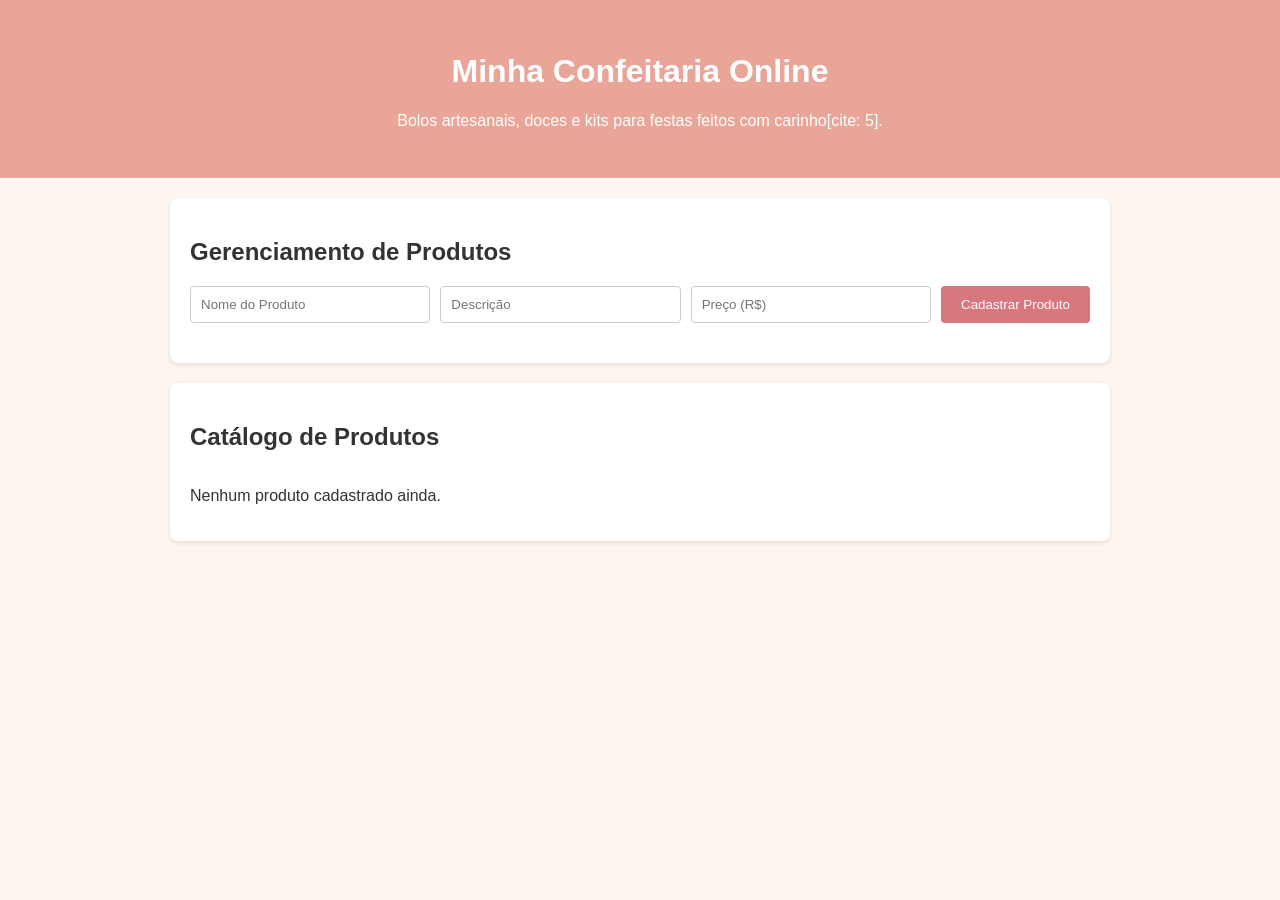
==== index.html @ 246ea048 "codigo da aplicacao web da confeitaria" ====
<!DOCTYPE html>
<html lang="pt-BR">
<head>
    <meta charset="UTF-8">
    <meta name="viewport" content="width=device-width, initial-scale=1.0">
    <title>Minha Confeitaria Online</title>
    <link rel="stylesheet" href="style.css">
</head>
<body>
    <header>
        <h1>Minha Confeitaria Online</h1>
        <p>Bolos artesanais, doces e kits para festas feitos com carinho[cite: 5].</p>
    </header>

    <!-- Formulário de Cadastro / Edição -->
    <section id="admin-section">
        <h2>Gerenciamento de Produtos</h2>
        <form id="produto-form">
            <input type="hidden" id="produto-id">
            <input type="text" id="nome" placeholder="Nome do Produto" required>
            <input type="text" id="descricao" placeholder="Descrição" required>
            <input type="number" id="preco" placeholder="Preço (R$)" step="0.01" required>
            <button type="submit" id="salvar-btn">Cadastrar Produto</button>
        </form>
    </section>

    <!-- Catálogo de Produtos -->
    <section id="catalogo-section">
        <h2>Catálogo de Produtos</h2>
        <div id="produtos-container" class="grid-produtos"></div>
    </section>

    <script src="script.js"></script>
</body>
</html>
---- style.css ----
body {
    font-family: Arial, sans-serif;
    margin: 0;
    padding: 0;
    background-color: #fdf6f0;
    color: #333;
}

header {
    background-color: #e8a598;
    color: white;
    text-align: center;
    padding: 2rem;
}

section {
    max-width: 900px;
    margin: 20px auto;
    padding: 20px;
    background: white;
    border-radius: 8px;
    box-shadow: 0 2px 4px rgba(0,0,0,0.1);
}

form {
    display: flex;
    gap: 10px;
    flex-wrap: wrap;
    margin-bottom: 20px;
}

form input {
    flex: 1;
    min-width: 200px;
    padding: 10px;
    border: 1px solid #ccc;
    border-radius: 4px;
}

form button {
    padding: 10px 20px;
    background-color: #d9777f;
    color: white;
    border: none;
    border-radius: 4px;
    cursor: pointer;
}

form button:hover {
    background-color: #c0636b;
}

.grid-produtos {
    display: grid;
    grid-template-columns: repeat(auto-fit, minmax(250px, 1fr));
    gap: 15px;
}

.card {
    background: #fff8f6;
    border: 1px solid #f2d6d0;
    padding: 15px;
    border-radius: 6px;
    display: flex;
    flex-direction: column;
    justify-content: space-between;
}

.card h3 {
    margin: 0 0 10px 0;
    color: #8c4a50;
}

.card p {
    margin: 5px 0;
}

.acoes {
    margin-top: 15px;
    display: flex;
    gap: 10px;
}

.acoes button {
    flex: 1;
    padding: 8px;
    font-size: 0.9rem;
    cursor: pointer;
    border: none;
    border-radius: 3px;
}

.btn-editar { background-color: #f0ad4e; color: white; }
.btn-excluir { background-color: #d9534f; color: white; }
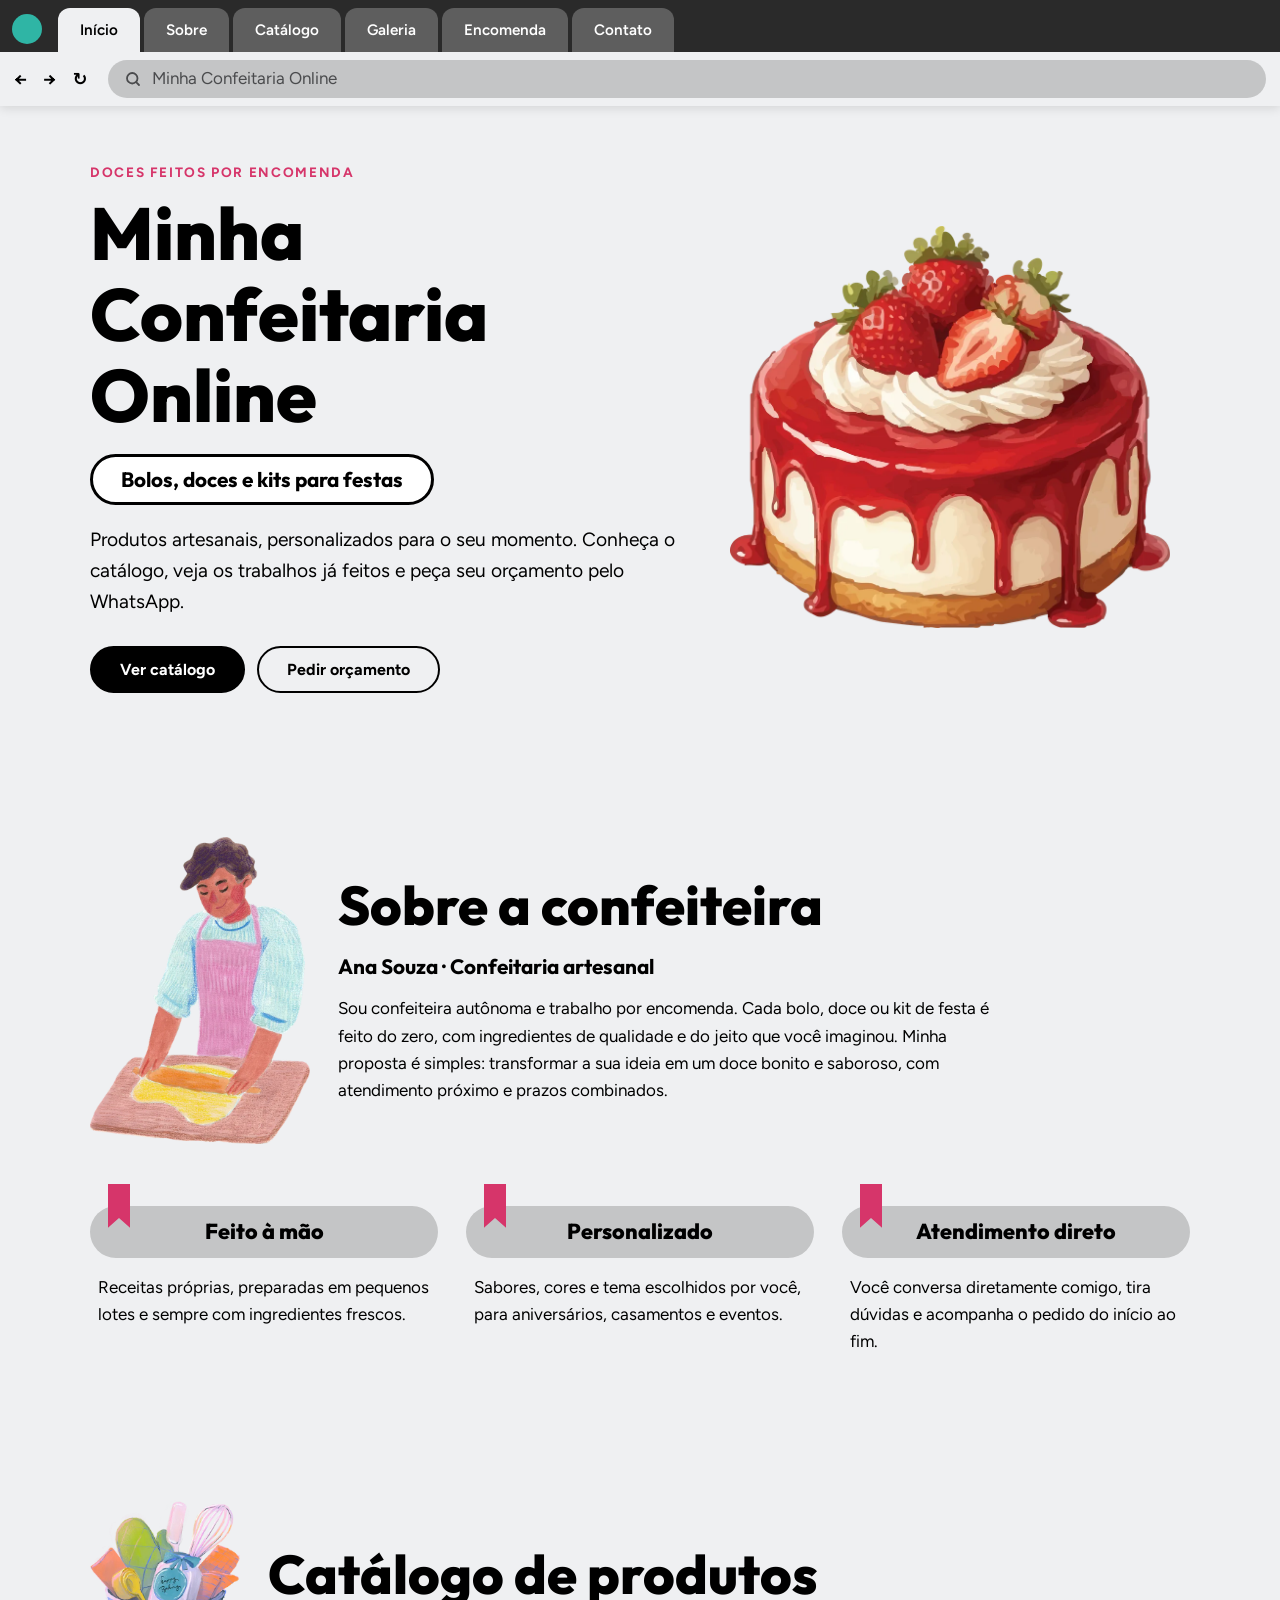
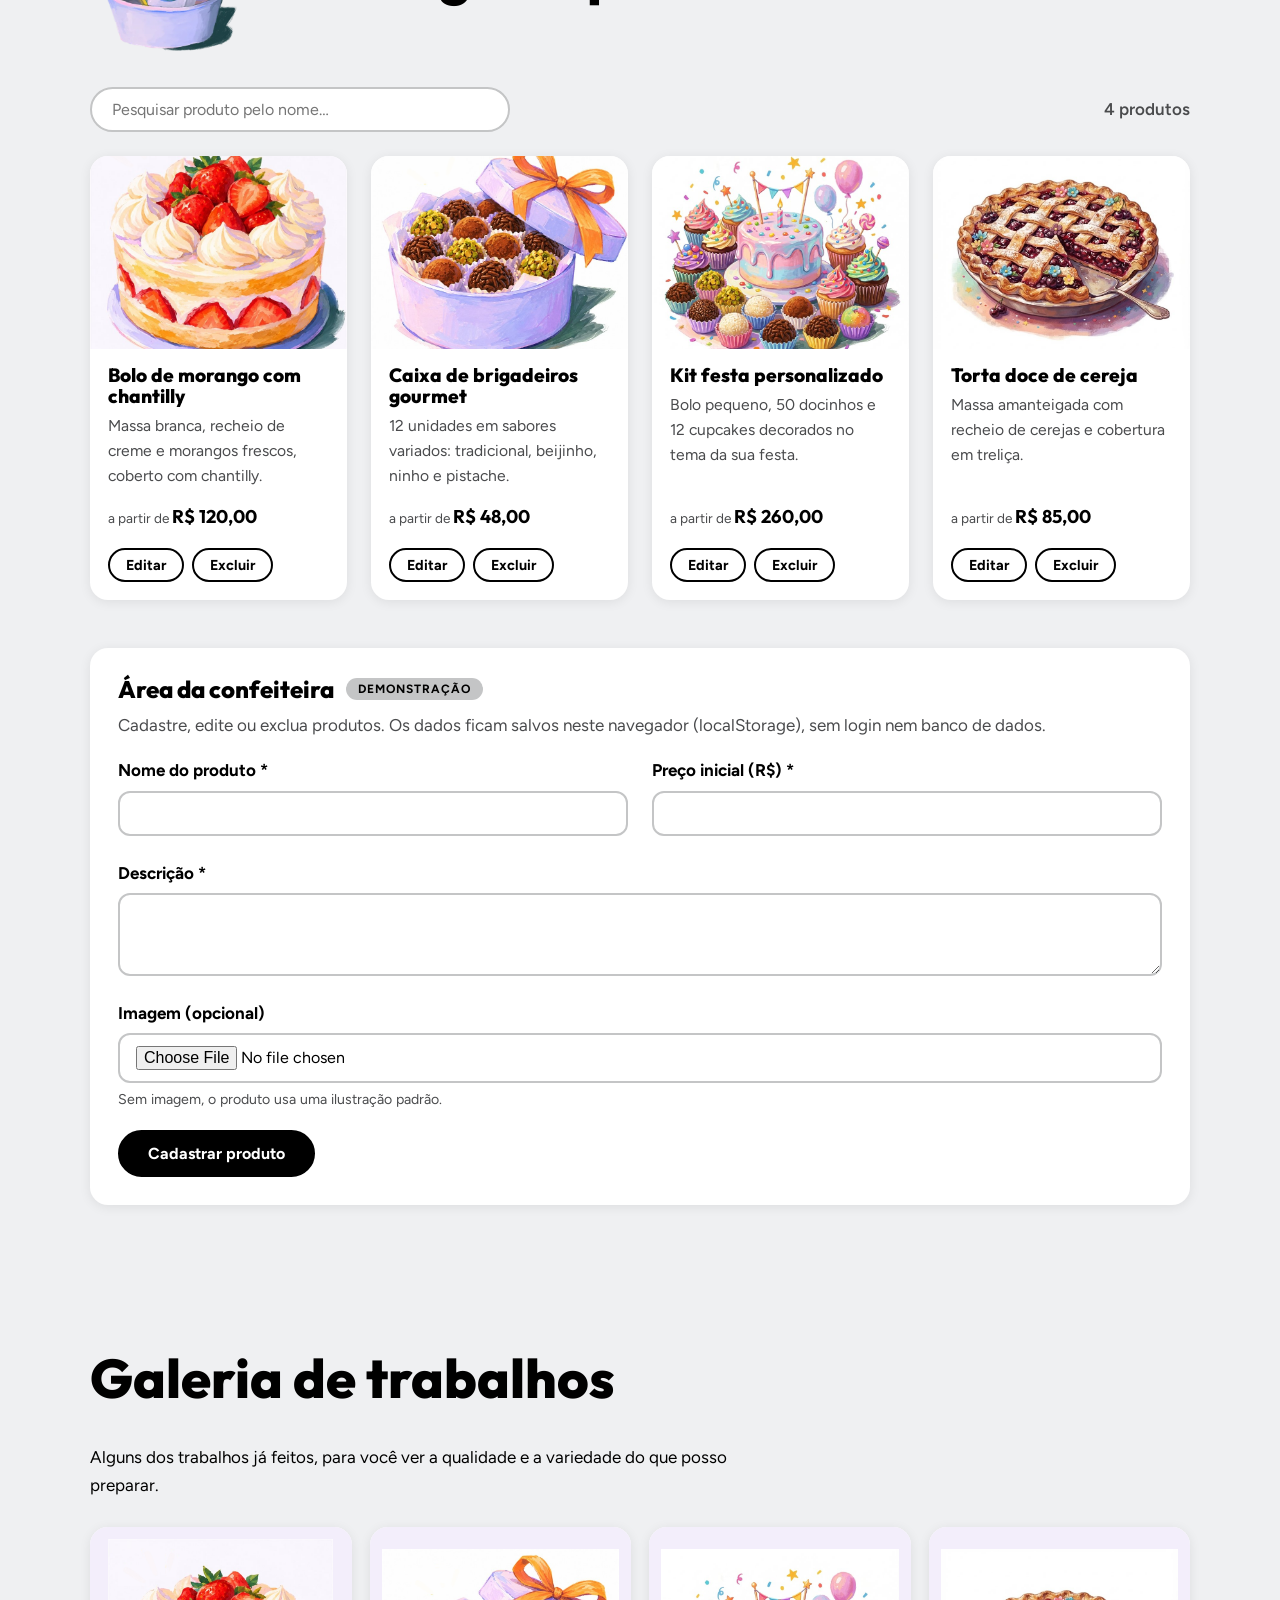
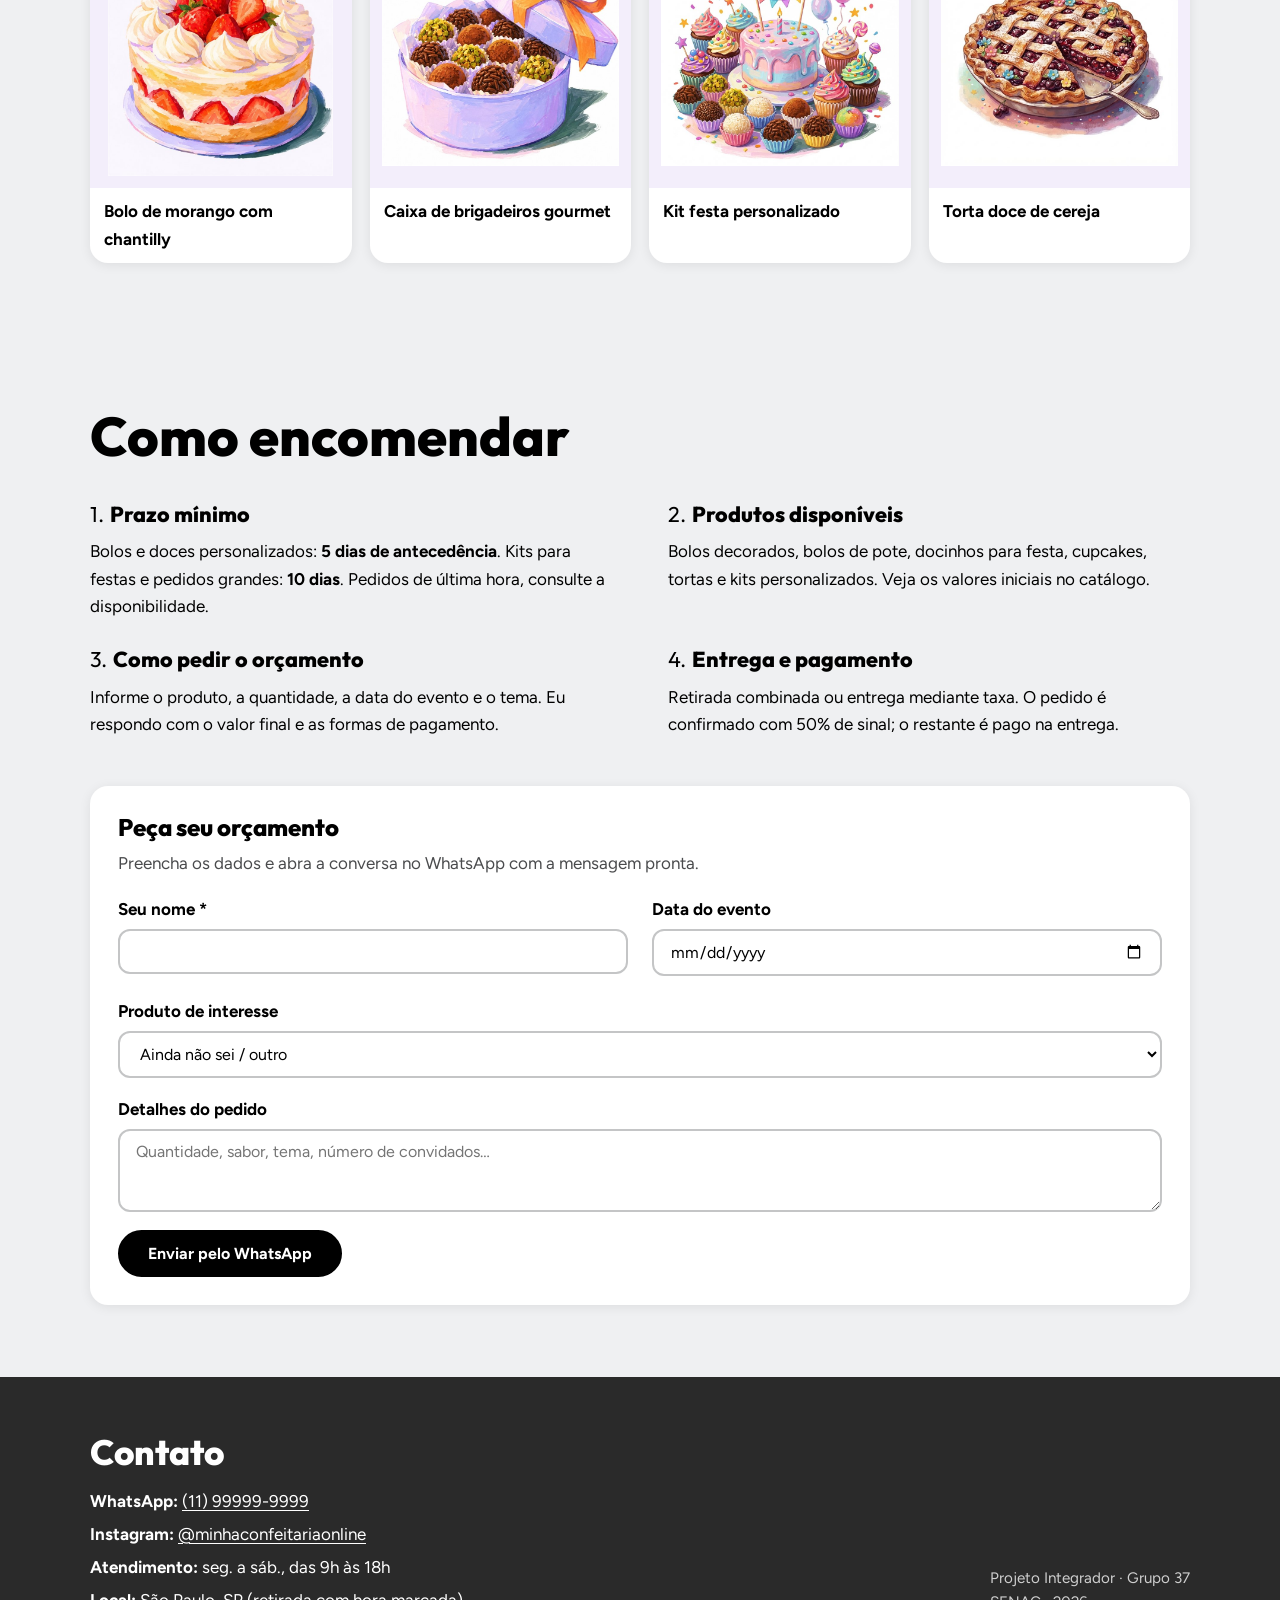
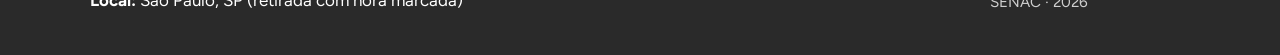
==== commit 70eeb61a: "feat: versão final do site Minha Confeitaria Online - Site movido para a raiz do repositório (index." ====
--- a/index.html
+++ b/index.html
@@ -1,35 +1,243 @@
 <!DOCTYPE html>
 <html lang="pt-BR">
 <head>
-    <meta charset="UTF-8">
-    <meta name="viewport" content="width=device-width, initial-scale=1.0">
-    <title>Minha Confeitaria Online</title>
-    <link rel="stylesheet" href="style.css">
+  <meta charset="UTF-8">
+  <meta name="viewport" content="width=device-width, initial-scale=1">
+  <title>Minha Confeitaria Online</title>
+  <meta name="description" content="Bolos, doces e kits para festas feitos por encomenda. Veja o catálogo, a galeria de trabalhos e peça seu orçamento.">
+
+  <link rel="preconnect" href="https://fonts.googleapis.com">
+  <link rel="preconnect" href="https://fonts.gstatic.com" crossorigin>
+  <link href="https://fonts.googleapis.com/css2?family=Figtree:wght@400;600;700&family=Outfit:wght@700;800&display=swap" rel="stylesheet">
+  <link rel="stylesheet" href="style.css">
 </head>
 <body>
-    <header>
-        <h1>Minha Confeitaria Online</h1>
-        <p>Bolos artesanais, doces e kits para festas feitos com carinho[cite: 5].</p>
-    </header>
-
-    <!-- Formulário de Cadastro / Edição -->
-    <section id="admin-section">
-        <h2>Gerenciamento de Produtos</h2>
-        <form id="produto-form">
+
+  <!-- ===== Moldura de navegador (igual à apresentação): abas = menu ===== -->
+  <header class="browser" id="topo">
+    <div class="tabs" role="presentation">
+      <span class="tabs__dot" id="tabDot" aria-hidden="true"></span>
+      <nav class="tabs__list" aria-label="Seções da página">
+        <a class="tab" href="#inicio">Início</a>
+        <a class="tab" href="#sobre">Sobre</a>
+        <a class="tab" href="#catalogo">Catálogo</a>
+        <a class="tab" href="#galeria">Galeria</a>
+        <a class="tab" href="#encomenda">Encomenda</a>
+        <a class="tab" href="#contato">Contato</a>
+      </nav>
+    </div>
+    <div class="urlbar" aria-hidden="true">
+      <span class="urlbar__btns">&larr; &rarr; &#x21bb;</span>
+      <span class="urlbar__field">
+        <svg width="18" height="18" viewBox="0 0 24 24" fill="none" stroke="currentColor" stroke-width="2.4" stroke-linecap="round"><circle cx="11" cy="11" r="7"/><path d="M20 20l-3.5-3.5"/></svg>
+        Minha Confeitaria Online
+      </span>
+    </div>
+  </header>
+
+  <main>
+
+    <!-- ===== 1. INÍCIO ===== -->
+    <section id="inicio" class="section hero">
+      <div class="container hero__grid">
+        <div>
+          <p class="eyebrow">Doces feitos por encomenda</p>
+          <h1>Minha Confeitaria Online</h1>
+          <p class="pill-outline">Bolos, doces e kits para festas</p>
+          <p class="lead">Produtos artesanais, personalizados para o seu momento. Conheça o catálogo, veja os trabalhos já feitos e peça seu orçamento pelo WhatsApp.</p>
+          <div class="actions">
+            <a class="btn btn--dark" href="#catalogo">Ver catálogo</a>
+            <a class="btn btn--ghost" href="#encomenda">Pedir orçamento</a>
+          </div>
+        </div>
+        <img class="hero__img" src="img/bolo.webp" alt="Ilustração de um bolo com cobertura de chantilly e calda de morango" width="900" height="821">
+      </div>
+    </section>
+
+    <!-- ===== 2. SOBRE (Requisito 1 - Apresentação da confeiteira) ===== -->
+    <section id="sobre" class="section">
+      <div class="container">
+        <div class="title-row">
+          <img class="title-row__img title-row__img--tall" src="img/baker.webp" alt="Ilustração de uma confeiteira abrindo massa com um rolo" width="600" height="838">
+          <div>
+            <h2>Sobre a confeiteira</h2>
+            <p class="subtitle">Ana Souza &middot; Confeitaria artesanal</p>
+            <p class="text">Sou confeiteira autônoma e trabalho por encomenda. Cada bolo, doce ou kit de festa é feito do zero, com ingredientes de qualidade e do jeito que você imaginou. Minha proposta é simples: transformar a sua ideia em um doce bonito e saboroso, com atendimento próximo e prazos combinados.</p>
+          </div>
+        </div>
+
+        <div class="trio">
+          <article class="card-pill">
+            <span class="bookmark" aria-hidden="true"></span>
+            <h3 class="pill">Feito à mão</h3>
+            <p>Receitas próprias, preparadas em pequenos lotes e sempre com ingredientes frescos.</p>
+          </article>
+          <article class="card-pill">
+            <span class="bookmark" aria-hidden="true"></span>
+            <h3 class="pill">Personalizado</h3>
+            <p>Sabores, cores e tema escolhidos por você, para aniversários, casamentos e eventos.</p>
+          </article>
+          <article class="card-pill">
+            <span class="bookmark" aria-hidden="true"></span>
+            <h3 class="pill">Atendimento direto</h3>
+            <p>Você conversa diretamente comigo, tira dúvidas e acompanha o pedido do início ao fim.</p>
+          </article>
+        </div>
+      </div>
+    </section>
+
+    <!-- ===== 3. CATÁLOGO (Requisito 2) + cadastro/listagem/edição/exclusão/pesquisa ===== -->
+    <section id="catalogo" class="section">
+      <div class="container">
+        <div class="title-row">
+          <img class="title-row__img" src="img/utensilios.webp" alt="Ilustração de uma tigela com utensílios de confeitaria" width="444" height="450">
+          <h2>Catálogo de produtos</h2>
+        </div>
+
+        <div class="toolbar">
+          <label class="visually-hidden" for="busca">Pesquisar produto pelo nome</label>
+          <input id="busca" class="input input--search" type="search" placeholder="Pesquisar produto pelo nome…" autocomplete="off">
+          <p class="count" id="contador" aria-live="polite"></p>
+        </div>
+
+        <div id="catalogo-lista" class="grid"></div>
+        <p id="estado-vazio" class="empty" hidden></p>
+
+        <!-- Formulário de cadastro/edição -->
+        <div class="manage" id="cadastro">
+          <h3 class="manage__title">Área da confeiteira <span class="tag">demonstração</span></h3>
+          <p class="manage__hint">Cadastre, edite ou exclua produtos. Os dados ficam salvos neste navegador (localStorage), sem login nem banco de dados.</p>
+
+          <form id="form-produto" novalidate>
             <input type="hidden" id="produto-id">
-            <input type="text" id="nome" placeholder="Nome do Produto" required>
-            <input type="text" id="descricao" placeholder="Descrição" required>
-            <input type="number" id="preco" placeholder="Preço (R$)" step="0.01" required>
-            <button type="submit" id="salvar-btn">Cadastrar Produto</button>
+
+            <div class="field">
+              <label for="nome">Nome do produto *</label>
+              <input id="nome" class="input" type="text" maxlength="60" autocomplete="off">
+              <small class="error" id="erro-nome" role="alert"></small>
+            </div>
+
+            <div class="field">
+              <label for="preco">Preço inicial (R$) *</label>
+              <input id="preco" class="input" type="number" min="0.01" step="0.01" inputmode="decimal">
+              <small class="error" id="erro-preco" role="alert"></small>
+            </div>
+
+            <div class="field field--full">
+              <label for="descricao">Descrição *</label>
+              <textarea id="descricao" class="input" rows="3" maxlength="200"></textarea>
+              <small class="error" id="erro-descricao" role="alert"></small>
+            </div>
+
+            <div class="field field--full">
+              <label for="imagem">Imagem (opcional)</label>
+              <input id="imagem" class="input" type="file" accept="image/*">
+              <small class="hint" id="dica-imagem">Sem imagem, o produto usa uma ilustração padrão.</small>
+            </div>
+
+            <div class="actions field--full">
+              <button class="btn btn--dark" type="submit" id="btn-salvar">Cadastrar produto</button>
+              <button class="btn btn--ghost" type="button" id="btn-cancelar" hidden>Cancelar edição</button>
+            </div>
+          </form>
+        </div>
+      </div>
+    </section>
+
+    <!-- ===== 4. GALERIA (Requisito 3) ===== -->
+    <section id="galeria" class="section">
+      <div class="container">
+        <div class="title-row">
+          <h2>Galeria de trabalhos</h2>
+        </div>
+        <p class="text text--narrow">Alguns dos trabalhos já feitos, para você ver a qualidade e a variedade do que posso preparar.</p>
+
+        <!-- Troque as imagens abaixo pelas fotos reais (mantenha o atributo alt descritivo) -->
+        <div class="gallery">
+          <figure><img src="img/bolo-morango.jpg" alt="Bolo recheado com morangos e chantilly sobre um prato lilás" loading="lazy"><figcaption>Bolo de morango com chantilly</figcaption></figure>
+          <figure><img src="img/brigadeiros.jpg" alt="Caixa lilás com laço laranja cheia de brigadeiros variados" loading="lazy"><figcaption>Caixa de brigadeiros gourmet</figcaption></figure>
+          <figure><img src="img/kit-festa.jpg" alt="Mesa de festa com bolo colorido, cupcakes e docinhos" loading="lazy"><figcaption>Kit festa personalizado</figcaption></figure>
+          <figure><img src="img/torta-doce.jpg" alt="Torta de cereja com massa em treliça e flores de açúcar" loading="lazy"><figcaption>Torta doce de cereja</figcaption></figure>
+        </div>
+      </div>
+    </section>
+
+    <!-- ===== 5. ENCOMENDA (Requisito 4) ===== -->
+    <section id="encomenda" class="section">
+      <div class="container">
+        <div class="title-row">
+          <h2>Como encomendar</h2>
+        </div>
+
+        <div class="duo">
+          <article>
+            <h3 class="num"><span>1.</span>Prazo mínimo</h3>
+            <p class="text">Bolos e doces personalizados: <strong>5 dias de antecedência</strong>. Kits para festas e pedidos grandes: <strong>10 dias</strong>. Pedidos de última hora, consulte a disponibilidade.</p>
+          </article>
+          <article>
+            <h3 class="num"><span>2.</span>Produtos disponíveis</h3>
+            <p class="text">Bolos decorados, bolos de pote, docinhos para festa, cupcakes, tortas e kits personalizados. Veja os valores iniciais no catálogo.</p>
+          </article>
+          <article>
+            <h3 class="num"><span>3.</span>Como pedir o orçamento</h3>
+            <p class="text">Informe o produto, a quantidade, a data do evento e o tema. Eu respondo com o valor final e as formas de pagamento.</p>
+          </article>
+          <article>
+            <h3 class="num"><span>4.</span>Entrega e pagamento</h3>
+            <p class="text">Retirada combinada ou entrega mediante taxa. O pedido é confirmado com 50% de sinal; o restante é pago na entrega.</p>
+          </article>
+        </div>
+
+        <!-- Formulário que abre o WhatsApp com a mensagem pronta -->
+        <form id="form-orcamento" class="manage" novalidate>
+          <h3 class="manage__title">Peça seu orçamento</h3>
+          <p class="manage__hint">Preencha os dados e abra a conversa no WhatsApp com a mensagem pronta.</p>
+
+          <div class="field">
+            <label for="o-nome">Seu nome *</label>
+            <input id="o-nome" class="input" type="text" maxlength="60" autocomplete="name">
+            <small class="error" id="erro-o-nome" role="alert"></small>
+          </div>
+          <div class="field">
+            <label for="o-data">Data do evento</label>
+            <input id="o-data" class="input" type="date">
+          </div>
+          <div class="field field--full">
+            <label for="o-produto">Produto de interesse</label>
+            <select id="o-produto" class="input"></select>
+          </div>
+          <div class="field field--full">
+            <label for="o-msg">Detalhes do pedido</label>
+            <textarea id="o-msg" class="input" rows="3" maxlength="300" placeholder="Quantidade, sabor, tema, número de convidados…"></textarea>
+          </div>
+          <div class="actions field--full">
+            <button class="btn btn--dark" type="submit">Enviar pelo WhatsApp</button>
+          </div>
         </form>
-    </section>
-
-    <!-- Catálogo de Produtos -->
-    <section id="catalogo-section">
-        <h2>Catálogo de Produtos</h2>
-        <div id="produtos-container" class="grid-produtos"></div>
-    </section>
-
-    <script src="script.js"></script>
+      </div>
+    </section>
+
+  </main>
+
+  <!-- ===== 6. CONTATO ===== -->
+  <footer id="contato" class="footer">
+    <div class="container footer__grid">
+      <div>
+        <h2 class="footer__title">Contato</h2>
+        <ul class="contact">
+          <li><strong>WhatsApp:</strong> <a href="https://wa.me/5511999999999" target="_blank" rel="noopener">(11) 99999-9999</a></li>
+          <li><strong>Instagram:</strong> <a href="https://www.instagram.com/" target="_blank" rel="noopener">@minhaconfeitariaonline</a></li>
+          <li><strong>Atendimento:</strong> seg. a sáb., das 9h às 18h</li>
+          <li><strong>Local:</strong> São Paulo, SP (retirada com hora marcada)</li>
+        </ul>
+      </div>
+      <p class="footer__note">Projeto Integrador &middot; Grupo 37<br>SENAC &middot; 2026</p>
+    </div>
+  </footer>
+
+  <!-- Aviso de sucesso/erro -->
+  <div id="toast" class="toast" role="status" aria-live="polite" hidden></div>
+
+  <script src="script.js"></script>
 </body>
-</html>+</html>
--- a/style.css
+++ b/style.css
@@ -1,94 +1,271 @@
+/* ==========================================================
+   Minha Confeitaria Online — estilos
+   Layout inspirado na apresentação do Projeto Integrador
+   ========================================================== */
+
+:root {
+  --bg: #eff0f2;        /* fundo claro dos slides */
+  --dark: #2a2a2a;      /* barra de abas */
+  --grey: #c4c5c6;      /* barra de endereço e "pílulas" */
+  --grey-text: #4a4b4d;
+  --pink: #d6356a;      /* marcador rosa */
+  --ink: #000;
+  --card: #fff;
+  --radius: 18px;
+
+  --font-title: "Outfit", "Segoe UI", system-ui, sans-serif;
+  --font-body: "Figtree", "Segoe UI", system-ui, sans-serif;
+}
+
+*, *::before, *::after { box-sizing: border-box; }
+
+html { scroll-behavior: smooth; }
+
 body {
-    font-family: Arial, sans-serif;
-    margin: 0;
-    padding: 0;
-    background-color: #fdf6f0;
-    color: #333;
-}
-
-header {
-    background-color: #e8a598;
-    color: white;
-    text-align: center;
-    padding: 2rem;
-}
-
-section {
-    max-width: 900px;
-    margin: 20px auto;
-    padding: 20px;
-    background: white;
-    border-radius: 8px;
-    box-shadow: 0 2px 4px rgba(0,0,0,0.1);
-}
-
-form {
-    display: flex;
-    gap: 10px;
-    flex-wrap: wrap;
-    margin-bottom: 20px;
-}
-
-form input {
-    flex: 1;
-    min-width: 200px;
-    padding: 10px;
-    border: 1px solid #ccc;
-    border-radius: 4px;
-}
-
-form button {
-    padding: 10px 20px;
-    background-color: #d9777f;
-    color: white;
-    border: none;
-    border-radius: 4px;
-    cursor: pointer;
-}
-
-form button:hover {
-    background-color: #c0636b;
-}
-
-.grid-produtos {
-    display: grid;
-    grid-template-columns: repeat(auto-fit, minmax(250px, 1fr));
-    gap: 15px;
-}
-
-.card {
-    background: #fff8f6;
-    border: 1px solid #f2d6d0;
-    padding: 15px;
-    border-radius: 6px;
-    display: flex;
-    flex-direction: column;
-    justify-content: space-between;
-}
-
-.card h3 {
-    margin: 0 0 10px 0;
-    color: #8c4a50;
-}
-
-.card p {
-    margin: 5px 0;
-}
-
-.acoes {
-    margin-top: 15px;
-    display: flex;
-    gap: 10px;
-}
-
-.acoes button {
-    flex: 1;
-    padding: 8px;
-    font-size: 0.9rem;
-    cursor: pointer;
-    border: none;
-    border-radius: 3px;
-}
-
-.btn-editar { background-color: #f0ad4e; color: white; }
-.btn-excluir { background-color: #d9534f; color: white; }+  margin: 0;
+  font-family: var(--font-body);
+  font-size: 1.0625rem;
+  line-height: 1.6;
+  color: var(--ink);
+  background: var(--bg);
+}
+
+[hidden] { display: none !important; }
+
+img { max-width: 100%; height: auto; display: block; }
+a { color: inherit; }
+
+:focus-visible { outline: 3px solid var(--pink); outline-offset: 2px; }
+
+.container { width: min(1100px, 92%); margin-inline: auto; }
+
+.visually-hidden {
+  position: absolute; width: 1px; height: 1px; margin: -1px; padding: 0;
+  overflow: hidden; clip: rect(0 0 0 0); white-space: nowrap; border: 0;
+}
+
+/* ---------- Títulos ---------- */
+h1, h2, h3 { font-family: var(--font-title); font-weight: 800; line-height: 1.1; margin: 0; }
+h1 { font-size: clamp(2.4rem, 7vw, 4.6rem); }
+h2 { font-size: clamp(2rem, 5vw, 3.4rem); }
+h3 { font-size: 1.25rem; }
+
+/* ---------- Moldura de navegador (abas + barra de endereço) ---------- */
+.browser {
+  position: sticky; top: 0; z-index: 50;
+  background: var(--bg);
+  box-shadow: 0 2px 10px rgba(0, 0, 0, .12);
+}
+
+.tabs {
+  display: flex; align-items: flex-end; gap: 10px;
+  background: var(--dark);
+  padding: 8px 12px 0;
+}
+
+.tabs__dot {
+  flex: none; width: 30px; height: 30px; margin: 0 6px 8px 0;
+  border-radius: 50%; background: var(--pink);
+  transition: background .4s;
+}
+
+.tabs__list {
+  display: flex; gap: 4px; align-items: flex-end;
+  overflow-x: auto; scrollbar-width: none;
+}
+.tabs__list::-webkit-scrollbar { display: none; }
+
+.tab {
+  flex: none;
+  padding: 10px 22px;
+  border-radius: 12px 12px 0 0;
+  background: #5e5e5e; color: #fff;
+  text-decoration: none; font-weight: 600; font-size: .95rem;
+  transition: background .2s;
+}
+.tab:hover { background: #7a7a7a; }
+.tab.is-active { background: var(--bg); color: var(--ink); }
+
+.urlbar {
+  display: flex; align-items: center; gap: 14px;
+  padding: 8px 14px;
+  color: var(--ink); font-weight: 700;
+}
+.urlbar__btns { letter-spacing: .35em; font-size: 1.1rem; white-space: nowrap; }
+.urlbar__field {
+  flex: 1; display: flex; align-items: center; gap: 10px;
+  background: var(--grey); color: var(--grey-text);
+  border-radius: 999px; padding: 5px 16px; font-weight: 400;
+  min-width: 0; overflow: hidden; white-space: nowrap;
+}
+
+/* ---------- Seções ---------- */
+.section { padding: 72px 0; scroll-margin-top: 96px; }
+
+.eyebrow {
+  margin: 0 0 10px; font-weight: 700; text-transform: uppercase;
+  letter-spacing: .12em; font-size: .85rem; color: var(--pink);
+}
+
+.lead { font-size: 1.2rem; max-width: 52ch; margin: 20px 0 28px; }
+.text { max-width: 60ch; margin: 12px 0 0; }
+.text--narrow { margin-bottom: 28px; }
+.subtitle { font-family: var(--font-title); font-weight: 700; font-size: 1.3rem; margin: 14px 0 0; }
+
+/* Pílula com contorno (como o "Grupo 37") */
+.pill-outline {
+  display: inline-block; margin: 18px 0 0;
+  padding: 6px 28px; border: 3px solid var(--ink); border-radius: 999px;
+  font-family: var(--font-title); font-weight: 700; font-size: 1.3rem;
+  background: #fff;
+}
+
+/* ---------- Botões ---------- */
+.actions { display: flex; flex-wrap: wrap; gap: 12px; }
+
+.btn {
+  display: inline-block; cursor: pointer;
+  padding: 12px 28px; border-radius: 999px;
+  font: 700 1rem var(--font-body); text-decoration: none;
+  border: 2px solid var(--ink);
+  transition: transform .15s, background .2s, color .2s;
+}
+.btn:hover { transform: translateY(-2px); }
+.btn--dark { background: var(--ink); color: #fff; }
+.btn--dark:hover { background: var(--pink); border-color: var(--pink); }
+.btn--ghost { background: transparent; color: var(--ink); }
+.btn--ghost:hover { background: var(--grey); }
+.btn--small { padding: 6px 16px; font-size: .9rem; }
+.btn--danger:hover { background: var(--pink); color: #fff; border-color: var(--pink); }
+
+/* ---------- Hero ---------- */
+.hero { padding-top: 56px; }
+.hero__grid { display: grid; grid-template-columns: 1.1fr .9fr; gap: 32px; align-items: center; }
+.hero__img { width: 100%; max-width: 440px; margin-inline: auto; }
+
+/* ---------- Título com ilustração ao lado (estilo "Requisitos") ---------- */
+.title-row { display: flex; align-items: center; gap: 28px; margin-bottom: 36px; }
+.title-row__img { width: 150px; flex: none; }
+.title-row__img--tall { width: 220px; }
+
+/* ---------- Três cartões com marcador rosa (estilo "Descrição da Proposta") ---------- */
+.trio { display: grid; grid-template-columns: repeat(3, 1fr); gap: 28px; margin-top: 40px; }
+.card-pill { position: relative; padding-top: 22px; }
+.bookmark {
+  position: absolute; top: 0; left: 18px; width: 22px; height: 44px;
+  background: var(--pink); clip-path: polygon(0 0, 100% 0, 100% 100%, 50% 78%, 0 100%);
+}
+.pill {
+  background: var(--grey); border-radius: 999px;
+  text-align: center; padding: 14px 20px; margin-bottom: 16px;
+  font-size: 1.35rem;
+}
+.card-pill p { margin: 0; padding: 0 8px; }
+
+/* ---------- Catálogo ---------- */
+.toolbar { display: flex; flex-wrap: wrap; gap: 14px; align-items: center; justify-content: space-between; margin-bottom: 24px; }
+.count { margin: 0; color: var(--grey-text); font-weight: 600; }
+
+.input {
+  width: 100%; padding: 11px 16px;
+  font: 400 1rem var(--font-body); color: var(--ink);
+  background: #fff; border: 2px solid var(--grey); border-radius: 12px;
+}
+.input:focus { border-color: var(--ink); outline: none; box-shadow: 0 0 0 3px rgba(214, 53, 106, .35); }
+.input--search { max-width: 420px; border-radius: 999px; padding-inline: 20px; }
+textarea.input { resize: vertical; }
+
+.grid { display: grid; grid-template-columns: repeat(auto-fill, minmax(240px, 1fr)); gap: 24px; }
+
+.product {
+  background: var(--card); border-radius: var(--radius); overflow: hidden;
+  display: flex; flex-direction: column;
+  box-shadow: 0 2px 12px rgba(0, 0, 0, .08);
+}
+.product__img { aspect-ratio: 4 / 3; width: 100%; object-fit: cover; background: #f3eefb; }
+.product__img--default { object-fit: contain; padding: 14px; }
+.product__body { padding: 16px 18px 18px; display: flex; flex-direction: column; gap: 6px; flex: 1; }
+.product__name { font-size: 1.2rem; overflow-wrap: anywhere; }
+.product__desc { margin: 0; color: var(--grey-text); font-size: .98rem; overflow-wrap: anywhere; }
+.product__price { margin: auto 0 0; padding-top: 8px; font-family: var(--font-title); font-weight: 700; font-size: 1.15rem; }
+.product__price small { font: 400 .85rem var(--font-body); color: var(--grey-text); }
+.product__actions { display: flex; gap: 8px; margin-top: 10px; }
+
+.empty {
+  text-align: center; padding: 40px 16px; border: 3px dashed var(--grey);
+  border-radius: var(--radius); font-weight: 600; color: var(--grey-text);
+}
+
+/* ---------- Formulários ---------- */
+.manage {
+  display: grid; grid-template-columns: 1fr 1fr; gap: 18px 24px;
+  margin-top: 48px; padding: 28px; background: var(--card);
+  border-radius: var(--radius); box-shadow: 0 2px 12px rgba(0, 0, 0, .08);
+}
+.manage > h3, .manage > p, .manage > form { grid-column: 1 / -1; }
+#form-produto { display: grid; grid-template-columns: 1fr 1fr; gap: 18px 24px; }
+.manage__title { font-size: 1.5rem; display: flex; align-items: center; gap: 12px; flex-wrap: wrap; }
+.manage__hint { margin: -8px 0 0; color: var(--grey-text); }
+.tag {
+  font: 700 .75rem var(--font-body); letter-spacing: .08em; text-transform: uppercase;
+  background: var(--grey); padding: 4px 12px; border-radius: 999px;
+}
+
+.field { display: flex; flex-direction: column; gap: 6px; }
+.field--full { grid-column: 1 / -1; }
+.field label { font-weight: 700; }
+.error { color: #b00020; font-weight: 600; min-height: 0; }
+.hint { color: var(--grey-text); }
+.input.is-invalid { border-color: #b00020; }
+
+/* ---------- Galeria ---------- */
+.gallery { display: grid; grid-template-columns: repeat(4, 1fr); gap: 18px; }
+.gallery figure { margin: 0; background: #fff; border-radius: var(--radius); overflow: hidden; box-shadow: 0 2px 12px rgba(0, 0, 0, .08); }
+.gallery img { aspect-ratio: 1; width: 100%; object-fit: contain; padding: 12px; background: #f3eefb; transition: transform .3s; }
+.gallery figure:hover img { transform: scale(1.04); }
+.gallery figcaption { padding: 10px 14px; font-weight: 700; }
+
+/* ---------- Encomenda ---------- */
+.duo { display: grid; grid-template-columns: 1fr 1fr; gap: 28px 56px; }
+.num { display: flex; gap: 6px; font-size: 1.35rem; }
+.num span { font-weight: 400; }
+
+/* ---------- Contato / rodapé ---------- */
+.footer { background: var(--dark); color: #fff; padding: 56px 0 40px; scroll-margin-top: 96px; }
+.footer__grid { display: flex; justify-content: space-between; gap: 32px; flex-wrap: wrap; align-items: flex-end; }
+.footer__title { font-size: 2.2rem; margin-bottom: 16px; }
+.contact { list-style: none; margin: 0; padding: 0; display: grid; gap: 6px; }
+.contact a { color: #fff; text-underline-offset: 3px; }
+.contact a:hover { color: #ffb3cb; }
+.footer__note { margin: 0; color: #cfcfcf; font-size: .95rem; }
+
+/* ---------- Aviso (toast) ---------- */
+.toast {
+  position: fixed; left: 50%; bottom: 24px; transform: translateX(-50%);
+  z-index: 100; max-width: 90vw;
+  background: var(--ink); color: #fff; padding: 12px 24px;
+  border-radius: 999px; font-weight: 700; box-shadow: 0 6px 20px rgba(0, 0, 0, .3);
+}
+.toast--error { background: #b00020; }
+
+/* ---------- Responsivo ---------- */
+@media (max-width: 860px) {
+  .section { padding: 48px 0; }
+  .hero__grid { grid-template-columns: 1fr; }
+  .hero__img { max-width: 320px; order: -1; }
+  .trio { grid-template-columns: 1fr; }
+  .duo { grid-template-columns: 1fr; }
+  .gallery { grid-template-columns: repeat(2, 1fr); }
+  .title-row { flex-direction: column; align-items: flex-start; gap: 16px; }
+  .title-row__img--tall { width: 160px; }
+  .manage, #form-produto { grid-template-columns: 1fr; padding: 20px; }
+  #form-produto { padding: 0; }
+  .urlbar__btns { display: none; }
+  .tabs__dot { display: none; }
+  .tab { padding: 10px 16px; }
+}
+
+@media (prefers-reduced-motion: reduce) {
+  html { scroll-behavior: auto; }
+  * { transition: none !important; }
+}
